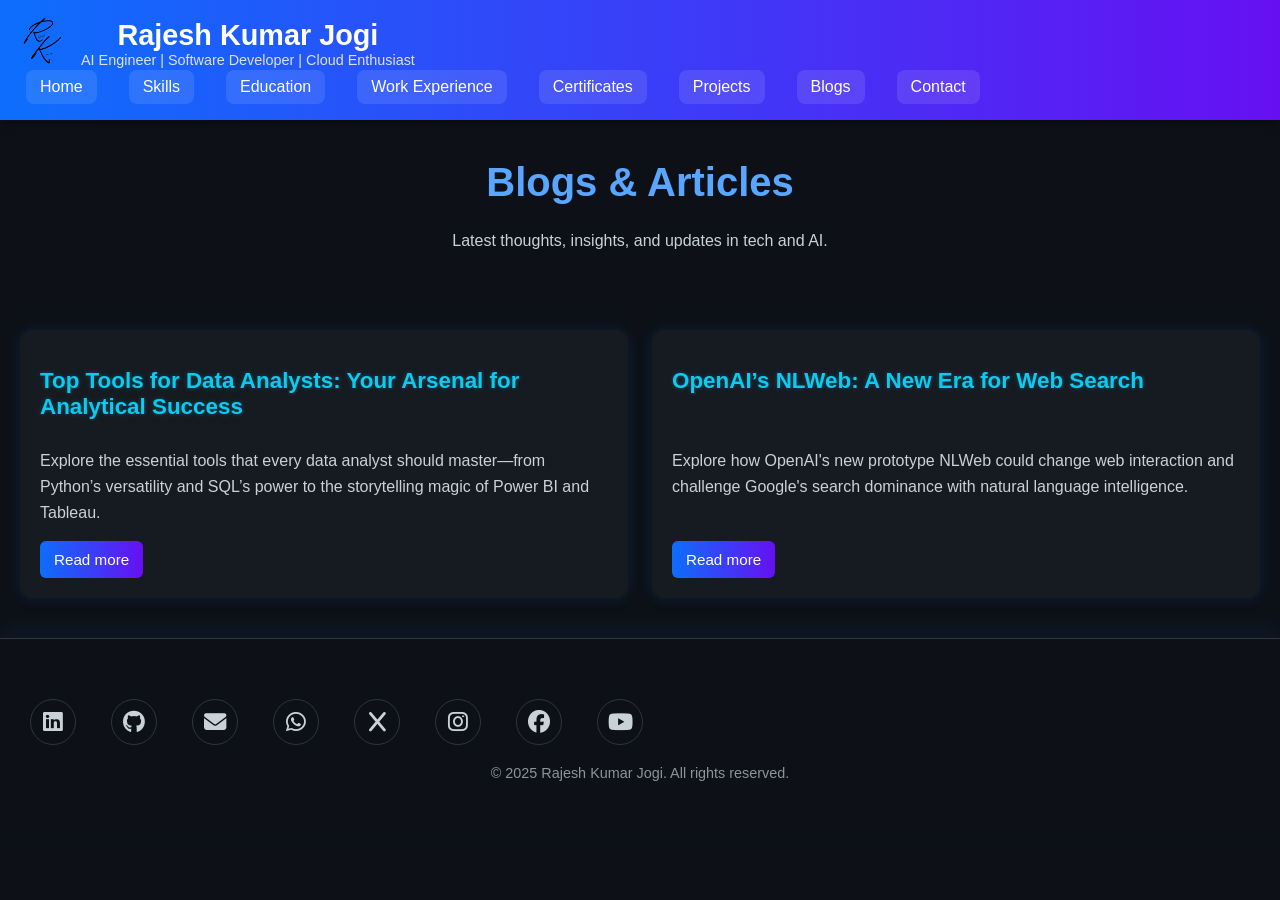
==== blogs.html @ 81ce81d2 "files added" ====
<!DOCTYPE html>
<html lang="en">
<head>
  <meta charset="UTF-8" />
  <meta name="viewport" content="width=device-width, initial-scale=1.0" />
  <title>Blogs & News - Rajesh Kumar Jogi</title>
  <link rel="stylesheet" href="https://cdnjs.cloudflare.com/ajax/libs/font-awesome/6.4.0/css/all.min.css" />
  <link rel="stylesheet" href="styles.css" />
<style>
    body {
      margin: 0;
      font-family: 'Segoe UI', sans-serif;
      background-color: #0d1117;
      color: #e6edf3;
    }
    .main-header {
      background: linear-gradient(90deg, #0d6efd, #6610f2);
      padding: 16px;
      display: flex;
      justify-content: space-between;
      align-items: center;
      flex-wrap: wrap;
      position: relative;
      box-shadow: 0 2px 10px rgba(0,0,0,0.5);
    }
    .logo-bar {
      display: flex;
      align-items: center;
      gap: 15px;
    }
    .logo-bar img {
      height: 50px;
      border-radius: 10px;
    }
    .menu-toggle {
      display: none;
      font-size: 1.8rem;
      background: none;
      color: white;
      border: none;
      cursor: pointer;
    }
    .main-nav {
      display: flex;
      gap: 12px;
      flex-wrap: wrap;
    }
    .main-nav a {
      color: white;
      text-decoration: none;
      padding: 8px 14px;
      border-radius: 8px;
      background: rgba(255,255,255,0.1);
      transition: all 0.3s ease;
    }
    .main-nav a:hover {
      background-color: #21262d;
      color: #0dcaf0;
    }
    @media (max-width: 768px) {
      .main-header {
        flex-direction: column;
        align-items: flex-start;
      }
      .logo-bar {
        width: 100%;
        display: flex;
        justify-content: space-between;
        align-items: center;
      }
      .menu-toggle {
        display: block;
        position: absolute;
        top: 16px;
        right: 16px;
      }
      .main-nav {
        display: none;
        flex-direction: column;
        width: 100%;
        background: #0d1117;
        padding: 12px;
        border-top: 1px solid #30363d;
        align-items: flex-end;
      }
      .main-nav.show {
        display: flex;
        animation: fadeIn 0.3s ease-in-out;
      }
    }
    @keyframes fadeIn {
      from { opacity: 0; transform: translateY(-10px); }
      to { opacity: 1; transform: translateY(0); }
    }
    h1 {
      text-align: center;
      margin-top: 40px;
      color: #58a6ff;
      font-size: 2.5rem;
    }
    .blog-section {
      display: grid;
      grid-template-columns: repeat(auto-fit, minmax(300px, 1fr));
      gap: 24px;
      padding: 40px 20px;
      max-width: 1300px;
      margin: auto;
    }
    .blog-card {
      background: #161b22;
      border-radius: 12px;
      padding: 20px;
      box-shadow: 0 0 15px rgba(13, 110, 253, 0.15);
      transition: transform 0.3s ease, box-shadow 0.3s ease;
    }
    .blog-card:hover {
      transform: translateY(-5px);
      box-shadow: 0 0 25px rgba(13, 202, 240, 0.25);
    }
    .blog-card h2 {
      color: #0dcaf0;
      font-size: 1.4rem;
      margin-bottom: 12px;
    }
    .blog-card p {
      color: #c9d1d9;
      font-size: 1rem;
      margin-bottom: 16px;
    }
    .blog-card a {
      text-decoration: none;
      color: white;
      background: linear-gradient(90deg, #0d6efd, #6610f2);
      padding: 10px 14px;
      border-radius: 6px;
      transition: background 0.3s;
      display: inline-block;
    }
    .blog-card a:hover {
      background: #0dcaf0;
      color: black;
    }
    .main-footer {
      background: #0d1117;
      text-align: center;
      padding: 40px 20px;
      border-top: 1px solid #30363d;
      color: #c9d1d9;
    }
    .social-icons a {
      color: #c9d1d9;
      margin: 0 10px;
      font-size: 1.4rem;
      transition: transform 0.3s, color 0.3s;
    }
    .social-icons a:hover {
      color: #0d6efd;
      transform: scale(1.2);
    }
</style>

  <script>
    function toggleMenu() {
      document.querySelector('.main-nav').classList.toggle('show');
    }
  </script>
</head>
<body>
  <header class="main-header">
    <div class="logo-bar">
      <a href="index.html"><img src="images/logo.png" alt="Rajesh Logo" /></a>
      <div>
        <h1>Rajesh Kumar Jogi</h1>
        <p>AI Engineer | Software Developer | Cloud Enthusiast</p>
      </div>
    </div>
    <button class="menu-toggle" onclick="toggleMenu()"><i class="fas fa-bars"></i></button>
    <nav class="main-nav">
      <a href="index.html">Home</a>
      <a href="skills.html">Skills</a>
      <a href="edu.html">Education</a>
      <a href="workexp.html">Work Experience</a>
      <a href="certificates_Achivements.html">Certificates</a>
      <a href="projects.html">Projects</a>
      <a href="blogs.html">Blogs</a>
      <a href="contact.html">Contact</a>
    </nav>
  </header>

  <h1 style="text-align: center; margin-top: 40px; color: #58a6ff;">Blogs & Articles</h1>
  <p style="text-align: center; color: #c9d1d9; margin-bottom: 40px;">Latest thoughts, insights, and updates in tech and AI.</p>

  <div class="blog-section">
    <div class="blog-card">
      <h2>Top Tools for Data Analysts: Your Arsenal for Analytical Success</h2>
      <p>Explore the essential tools that every data analyst should master—from Python’s versatility and SQL’s power to the storytelling magic of Power BI and Tableau.</p>
      <a href="article1.html">Read more</a>
    </div>

    <div class="blog-card">
      <h2>OpenAI’s NLWeb: A New Era for Web Search</h2>
      <p>Explore how OpenAI's new prototype NLWeb could change web interaction and challenge Google's search dominance with natural language intelligence.</p>
      <a href="article2.html">Read more</a>
    </div>
  </div>

  <footer class="main-footer">
    <div class="social-icons">
      <a href="https://linkedin.com/in/jogi-rajesh-kumar/" target="_blank"><i class="fab fa-linkedin"></i></a>
      <a href="https://github.com/rajesh-kumar-jogi" target="_blank"><i class="fab fa-github"></i></a>
      <a href="mailto:rajeshkumarjogi.2098@gmail.com"><i class="fas fa-envelope"></i></a>
      <a href="https://wa.me/447916601225" target="_blank"><i class="fab fa-whatsapp"></i></a>
      <a href="https://x.com/jogirajeshkumar" target="_blank"><i class="fab fa-x"></i></a>
      <a href="https://www.instagram.com/_rajesh_kumar__._/#" target="_blank"><i class="fab fa-instagram"></i></a>
      <a href="https://www.facebook.com/rk.2098/" target="_blank"><i class="fab fa-facebook"></i></a>
      <a href="https://youtube.com/@rajeshkumarjogi2098?si=6UxZjTuswn85-OMK" target="_blank"><i class="fab fa-youtube"></i></a>
    </div>
    <p>&copy; 2025 Rajesh Kumar Jogi. All rights reserved.</p>
  </footer>
</body>
</html>
---- styles.css ----
/* Global Styles */
@import url('https://fonts.googleapis.com/css2?family=Poppins:wght@300;400;600&display=swap');

/* === General === */
body {
  margin: 0;
  font-family: 'Segoe UI', sans-serif;
  background-color: #0d1117;
  color: #d1d5da;
}
a {
  text-decoration: none;
}

/* === Header === */
.main-header {
  background: linear-gradient(90deg, #0d6efd, #6610f2);
  padding: 16px 20px;
  display: flex;
  justify-content: space-between;
  align-items: center;
  flex-wrap: wrap;
  box-shadow: 0 4px 12px rgba(0, 0, 0, 0.5);
  position: sticky;
  top: 0;
  z-index: 1000;
}
.logo-bar {
  display: flex;
  align-items: center;
  gap: 15px;
}
.logo-bar img {
  height: 60px;
  border-radius: 12px;
  transition: transform 0.3s ease;
}
.logo-bar img:hover {
  transform: scale(1.1);
}
.logo-bar h1 {
  margin: 0;
  font-size: 1.8rem;
  color: #fff;
}
.logo-bar p {
  margin: 0;
  font-size: 0.9rem;
  color: #e0e0e0;
}

.main-nav a {
  color: #fff;
  margin: 0 10px;
  padding: 8px 14px;
  border-radius: 8px;
  background: rgba(255, 255, 255, 0.05);
  transition: all 0.3s ease-in-out;
}
.main-nav a:hover {
  background-color: #21262d;
  color: #0dcaf0;
  box-shadow: 0 0 10px #0dcaf0;
}

/* === Hero Section === */
.hero {
  display: flex;
  flex-wrap: wrap;
  justify-content: space-between;
  align-items: center;
  max-width: 1200px;
  margin: 60px auto;
  padding: 40px;
  background: linear-gradient(135deg, #161b22, #0d1117);
  border-radius: 20px;
  box-shadow: 0 0 25px rgba(13, 110, 253, 0.15);
}
.hero-text {
  flex: 1;
  padding-right: 20px;
}
.hero-text h1 {
  font-size: 2.6rem;
  color: #58a6ff;
  margin-bottom: 20px;
  text-shadow: 0 0 6px rgba(88, 166, 255, 0.4);
}
.hero-text p {
  font-size: 1.15rem;
  color: #dcdcdc;
  margin-bottom: 20px;
  line-height: 1.8;
}
.hero-img {
  width: 320px;
  height: 320px;
  border-radius: 50%;
  border: 5px solid #6610f2;
  object-fit: cover;
  box-shadow: 0 0 28px rgba(13, 110, 253, 0.6);
  transition: transform 0.4s ease-in-out;
}
.hero-img:hover {
  transform: scale(1.05);
}

/* === About Section === */
.about-section {
  max-width: 1000px;
  margin: 60px auto;
  padding: 20px;
  text-align: center;
}
.about-section h2 {
  color: #58a6ff;
  font-size: 2rem;
  margin-bottom: 20px;
}
.about-section p {
  color: #c9d1d9;
  font-size: 1.1rem;
  line-height: 1.7;
}

/* === Services Section === */
.services-section {
  max-width: 1100px;
  margin: 60px auto;
  padding: 20px;
  text-align: center;
}
.services-section h2 {
  color: #58a6ff;
  font-size: 2rem;
  margin-bottom: 30px;
}
.service-grid {
  display: grid;
  grid-template-columns: repeat(auto-fit, minmax(250px, 1fr));
  gap: 30px;
}
.service-card {
  background: #0d1117;
  border: 1px solid #30363d;
  padding: 20px;
  border-radius: 12px;
  box-shadow: 0 0 20px rgba(13, 110, 253, 0.1);
  transition: transform 0.3s ease;
}
.service-card:hover {
  transform: translateY(-6px);
  box-shadow: 0 0 30px rgba(88, 166, 255, 0.2);
}
.service-card i {
  font-size: 2.2rem;
  color: #0dcaf0;
  margin-bottom: 10px;
}
.service-card h3 {
  font-size: 1.3rem;
  color: #fff;
  margin-bottom: 10px;
}
.service-card p {
  color: #c9d1d9;
  font-size: 1rem;
  line-height: 1.6;
}

/* === Call to Action === */
.cta-section {
  text-align: center;
  background: linear-gradient(135deg, #0d1117, #161b22);
  padding: 60px 20px;
}
.cta-section h2 {
  font-size: 2rem;
  color: #58a6ff;
  margin-bottom: 20px;
}
.cta-section p {
  color: #dcdcdc;
  font-size: 1.1rem;
  margin-bottom: 30px;
}
.cta-button {
  padding: 12px 30px;
  font-size: 1rem;
  color: #fff;
  background: #0dcaf0;
  border: none;
  border-radius: 8px;
  transition: background 0.3s ease;
}
.cta-button:hover {
  background: #58a6ff;
  color: #fff;
  box-shadow: 0 0 10px rgba(13, 202, 240, 0.4);
}

/* === Footer (Already Styled Elsewhere, Extend if Needed) === */


/* Footer
.main-footer {
  background-color: #161b22;
  padding: 30px 0;
  text-align: center;
  color: #8b949e;
  border-top: 1px solid #30363d;
}
.main-footer a {
  color: #0dcaf0;
  text-decoration: underline;
  transition: color 0.3s ease;
}
.main-footer a:hover {
  color: #58a6ff;
}
.social-icons a {
  color: #c9d1d9;
  margin: 0 12px;
  font-size: 1.7rem;
  transition: transform 0.3s, color 0.3s;
}
.social-icons a:hover {
  color: #0d6efd;
  transform: scale(1.2);
} */

/* Glowing Glassmorphism Footer */
.main-footer {
  background: rgba(13, 17, 23, 0.85);
  backdrop-filter: blur(12px);
  -webkit-backdrop-filter: blur(12px);
  border-top: 2px solid rgba(88, 166, 255, 0.1);
  box-shadow: 0 -10px 25px rgba(0, 123, 255, 0.08);
  padding: 60px 25px 30px;
  position: relative;
  z-index: 10;
  color: #c9d1d9;
  font-family: 'Segoe UI', sans-serif;
  overflow: hidden;
}

/* Glowing Line Accent */
/* .main-footer::before { */
  /* content: ''; */
  /* display: block; */
  /* width: 1200px; */
  /* height: 4px; */
  /* background: linear-gradient(90deg, #0dcaf0, #6610f2); */
  /* margin: 0 auto 35px; */
  /* border-radius: 8px; */
  /* box-shadow: 0 0 12px rgba(88, 166, 255, 0.4); */
/* } */

/* Footer Grid */
.footer-grid {
  display: grid;
  grid-template-columns: repeat(auto-fit, minmax(220px, 1fr));
  gap: 40px;
  max-width: 1200px;
  margin: 0 auto 30px;
  text-align: left;
}

/* Column Headings */
.footer-column h3 {
  color: #58a6ff;
  text-transform: uppercase;
  font-size: 1rem;
  letter-spacing: 1px;
  margin-bottom: 15px;
  position: relative;
}

.footer-column h3::after {
  content: '';
  display: block;
  width: 40px;
  height: 2px;
  background: #0dcaf0;
  margin-top: 6px;
  border-radius: 3px;
}

/* Column Text */
.footer-column p,
.footer-column ul li {
  color: #c9d1d9;
  font-size: 0.95rem;
  margin-bottom: 10px;
  line-height: 1.6;
}

.footer-column ul {
  padding: 0;
  margin: 0;
  list-style: none;
}

.footer-column ul li a {
  color: #58a6ff;
  text-decoration: none;
  transition: 0.3s;
}

.footer-column ul li a:hover {
  color: #0dcaf0;
  text-shadow: 0 0 6px rgba(13, 202, 240, 0.4);
}

/* Social Icons Neon Glow */
.social-icons {
  display: flex;
  flex-wrap: wrap;
  gap: 16px;
  margin-top: 20px;
  justify-content: flex-start;
}

.social-icons a {
  width: 46px;
  height: 46px;
  font-size: 1.3rem;
  border-radius: 50%;
  display: flex;
  align-items: center;
  justify-content: center;
  color: #c9d1d9;
  background: linear-gradient(135deg, #0d1117, #161b22);
  border: 1px solid #30363d;
  transition: all 0.4s ease;
  box-shadow: inset 0 0 0 rgba(0, 0, 0, 0);
  position: relative;
}

.social-icons a:hover {
  background: #0d6efd;
  color: white;
  transform: scale(1.2);
  box-shadow: 0 0 15px rgba(88, 166, 255, 0.5);
}

/* Footer Bottom Text */
.main-footer p {
  text-align: center;
  font-size: 0.9rem;
  color: #8b949e;
  margin-top: 20px;
}

/* Responsive Centering */
@media (max-width: 768px) {
  .footer-grid {
    text-align: center;
  }

  .social-icons {
    justify-content: center;
  }
}



/* Utility */
a {
  transition: all 0.3s ease;
}

@media (max-width: 768px) {
  .hero {
    flex-direction: column;
    text-align: center;
  }
  .hero-text {
    padding-right: 0;
    margin-bottom: 30px;
  }
  .hero-img {
    width: 240px;
    height: 240px;
  }
}

/* Advanced Skill Section Styling
.skills-section {
  max-width: 1200px;
  margin: 60px auto;
  padding: 0 20px;
}

.skill-group {
  background: #161b22;
  margin-bottom: 50px;
  padding: 30px;
  border-radius: 16px;
  box-shadow: 0 0 15px rgba(13, 110, 253, 0.15);
  transition: transform 0.3s ease;
}
.skill-group:hover {
  transform: translateY(-5px);
}

.skill-title {
  font-size: 1.8rem;
  margin-bottom: 25px;
  color: #58a6ff;
  border-left: 6px solid #0d6efd;
  padding-left: 16px;
  text-shadow: 0 0 4px rgba(13, 110, 253, 0.4);
}

.skill-grid {
  display: grid;
  grid-template-columns: repeat(auto-fit, minmax(160px, 1fr));
  gap: 20px;
}

.skill-card {
  background: #21262d;
  border-radius: 12px;
  padding: 20px 10px;
  text-align: center;
  box-shadow: 0 0 10px rgba(255, 255, 255, 0.05);
  transition: all 0.3s ease-in-out;
  backdrop-filter: blur(6px);
  position: relative;
  overflow: hidden;
}

.skill-card::before {
  content: '';
  position: absolute;
  top: 0;
  left: -75%;
  width: 50%;
  height: 100%;
  background: linear-gradient(120deg, transparent, rgba(88, 166, 255, 0.3), transparent);
  transform: skewX(-20deg);
  transition: 0.75s;
}

.skill-card:hover::before {
  left: 150%;
}

.skill-card:hover {
  transform: translateY(-6px);
  box-shadow: 0 0 20px rgba(88, 166, 255, 0.4);
}

.skill-card i {
  font-size: 2.2rem;
  color: #0dcaf0;
  margin-bottom: 10px;
}

.skill-card p {
  margin: 0;
  font-size: 1rem;
  font-weight: 500;
  color: #e6edf3;
  letter-spacing: 0.5px;
}

@media (max-width: 600px) {
  .skill-title {
    font-size: 1.4rem;
  }
  .skill-card p {
    font-size: 0.95rem;
  }
}

.skill-card img {
  width: 32px;
  height: 32px;
  object-fit: contain;
  margin-bottom: 6px;
  transition: transform 0.3s ease;
}
.skill-card img:hover {
  transform: scale(1.1);
} */


/* === ADVANCED SKILL SECTION STYLING === */
.skills-section {
  max-width: 1200px;
  margin: 60px auto;
  padding: 0 20px;
}

.skill-group {
  background: #161b22;
  margin-bottom: 50px;
  padding: 30px;
  border-radius: 16px;
  box-shadow: 0 0 15px rgba(13, 110, 253, 0.15);
  transition: transform 0.3s ease;
}
.skill-group:hover {
  transform: translateY(-5px);
}

.skill-title {
  font-size: 1.8rem;
  margin-bottom: 25px;
  color: #58a6ff;
  border-left: 6px solid #0d6efd;
  padding-left: 16px;
  text-shadow: 0 0 4px rgba(13, 110, 253, 0.4);
}

.skill-grid {
  display: grid;
  grid-template-columns: repeat(auto-fit, minmax(160px, 1fr));
  gap: 20px;
}

.skill-card {
  background: #21262d;
  border-radius: 12px;
  padding: 20px 10px;
  text-align: center;
  box-shadow: 0 0 10px rgba(255, 255, 255, 0.05);
  transition: all 0.3s ease-in-out;
  backdrop-filter: blur(6px);
  position: relative;
  overflow: hidden;
}

.skill-card::before {
  content: '';
  position: absolute;
  top: 0;
  left: -75%;
  width: 50%;
  height: 100%;
  background: linear-gradient(120deg, transparent, rgba(88, 166, 255, 0.3), transparent);
  transform: skewX(-20deg);
  transition: 0.75s;
}
.skill-card:hover::before {
  left: 150%;
}
.skill-card:hover {
  transform: translateY(-6px);
  box-shadow: 0 0 20px rgba(88, 166, 255, 0.4);
}

.skill-card i {
  font-size: 2.2rem;
  color: #0dcaf0;
  margin-bottom: 10px;
  transition: transform 0.3s ease;
}
.skill-card i:hover {
  transform: scale(1.1);
}

.skill-card img {
  width: 40px;
  height: 40px;
  object-fit: contain;
  display: block;
  margin: 0 auto 10px;
  transition: transform 0.3s ease;
}
.skill-card img:hover {
  transform: scale(1.1);
}

.skill-card p {
  margin: 0;
  font-size: 1rem;
  font-weight: 500;
  color: #e6edf3;
  letter-spacing: 0.5px;
}

@media (max-width: 768px) {
  .skill-title {
    font-size: 1.5rem;
  }
  .skill-card p {
    font-size: 0.95rem;
  }
  .skill-card {
    padding: 16px 8px;
  }
}


/* Advanced Education Section Styling */
.education-section {
  max-width: 1000px;
  margin: 60px auto;
  padding: 0 20px;
  display: flex;
  flex-direction: column;
  gap: 40px;
}

.edu-card {
  background: linear-gradient(135deg, #161b22, #0d1117);
  padding: 30px;
  border-radius: 18px;
  box-shadow: 0 0 18px rgba(13, 110, 253, 0.15);
  transition: transform 0.3s ease, box-shadow 0.3s ease;
  position: relative;
}

.edu-card:hover {
  transform: translateY(-5px);
  box-shadow: 0 0 28px rgba(88, 166, 255, 0.4);
}

.edu-card h2 {
  margin-top: 0;
  font-size: 1.6rem;
  color: #0dcaf0;
  text-shadow: 0 0 4px rgba(13, 202, 240, 0.4);
}

.edu-card h3 {
  font-size: 1.2rem;
  color: #58a6ff;
  margin-bottom: 15px;
  display: flex;
  justify-content: space-between;
  flex-wrap: wrap;
  border-bottom: 1px dashed #30363d;
  padding-bottom: 10px;
}

.edu-card p {
  font-size: 1.05rem;
  color: #d1d5da;
  margin-bottom: 12px;
  line-height: 1.8;
}

.edu-card strong {
  color: #c9d1d9;
  font-weight: 600;
}

@media (max-width: 600px) {
  .edu-card h2 {
    font-size: 1.4rem;
  }
  .edu-card h3 {
    font-size: 1.1rem;
  }
  .edu-card p {
    font-size: 1rem;
  }
}




/* Advanced Certificates Styling */
.certificates-grid {
  display: grid;
  grid-template-columns: repeat(auto-fit, minmax(260px, 1fr));
  gap: 30px;
  max-width: 1200px;
  margin: 60px auto;
  padding: 0 20px;
}

.cert-img-wrapper {
  position: relative;
  background: linear-gradient(135deg, #161b22, #0d1117);
  border-radius: 16px;
  overflow: hidden;
  box-shadow: 0 0 15px rgba(88, 166, 255, 0.2);
  transition: transform 0.3s ease, box-shadow 0.3s ease;
}
.cert-img-wrapper:hover {
  transform: translateY(-5px);
  box-shadow: 0 0 25px rgba(88, 166, 255, 0.4);
}

.cert-img {
  width: 100%;
  display: block;
  border-bottom: 1px solid #30363d;
}

.view-btn {
  position: absolute;
  top: 12px;
  right: 12px;
  background: #0d6efd;
  color: white;
  padding: 10px;
  border-radius: 50%;
  font-size: 14px;
  text-decoration: none;
  transition: background 0.3s ease, transform 0.3s ease;
}
.view-btn:hover {
  background: #084298;
  transform: scale(1.1);
}

.cert-footer {
  padding: 16px;
  text-align: center;
  font-weight: 500;
  font-size: 1rem;
  color: #c9d1d9;
  background: #21262d;
  border-top: 1px solid #30363d;
}

@media (max-width: 600px) {
  .cert-footer {
    font-size: 0.95rem;
  }
}


/* Advanced Projects Section Styling */
.projects-grid {
  max-width: 1100px;
  margin: 60px auto;
  padding: 0 20px;
  display: grid;
  grid-template-columns: repeat(auto-fit, minmax(300px, 1fr));
  gap: 30px;
}

.project-card {
  background: linear-gradient(135deg, #161b22, #0d1117);
  padding: 24px;
  border-radius: 16px;
  box-shadow: 0 0 18px rgba(13, 110, 253, 0.15);
  transition: transform 0.3s ease, box-shadow 0.3s ease;
  position: relative;
}

.project-card:hover {
  transform: translateY(-6px);
  box-shadow: 0 0 26px rgba(88, 166, 255, 0.3);
}

.project-card h2 {
  font-size: 1.4rem;
  color: #0dcaf0;
  margin-bottom: 10px;
  text-shadow: 0 0 4px rgba(13, 202, 240, 0.3);
}

.project-card p {
  font-size: 1rem;
  color: #d1d5da;
  margin-bottom: 15px;
  line-height: 1.6;
}

.project-card a {
  display: inline-block;
  padding: 10px 16px;
  color: #fff;
  background-color: #0d6efd;
  text-decoration: none;
  border-radius: 8px;
  transition: background 0.3s ease;
  font-weight: 500;
  font-size: 0.95rem;
}

.project-card a:hover {
  background-color: #084298;
  box-shadow: 0 0 10px rgba(13, 110, 253, 0.4);
}

@media (max-width: 600px) {
  .project-card h2 {
    font-size: 1.2rem;
  }
  .project-card p {
    font-size: 0.95rem;
  }
}


.blog-section {
  max-width: 1100px;
  margin: 0 auto 60px;
  padding: 0 20px;
  display: grid;
  grid-template-columns: repeat(auto-fit, minmax(300px, 1fr));
  gap: 30px;
}

.blog-card {
  background: linear-gradient(135deg, #161b22, #0d1117);
  border-radius: 16px;
  padding: 24px;
  box-shadow: 0 0 15px rgba(13, 110, 253, 0.15);
  transition: transform 0.3s ease, box-shadow 0.3s ease;
  display: flex;
  flex-direction: column;
  justify-content: space-between;
}

.blog-card:hover {
  transform: translateY(-6px);
  box-shadow: 0 0 24px rgba(88, 166, 255, 0.3);
}

.blog-card h2 {
  font-size: 1.3rem;
  color: #0dcaf0;
  margin-bottom: 10px;
  text-shadow: 0 0 4px rgba(13, 202, 240, 0.3);
}

.blog-card p {
  font-size: 1rem;
  color: #d1d5da;
  line-height: 1.6;
  margin-bottom: 15px;
}

.blog-card a {
  align-self: flex-start;
  padding: 10px 16px;
  color: #fff;
  background-color: #0d6efd;
  text-decoration: none;
  border-radius: 8px;
  transition: background 0.3s ease;
  font-weight: 500;
  font-size: 0.95rem;
}

.blog-card a:hover {
  background-color: #084298;
  box-shadow: 0 0 10px rgba(13, 110, 253, 0.4);
}

/* Advanced Contact Page */
.contact-container {
  max-width: 1000px;
  margin: 60px auto;
  padding: 40px;
  display: flex;
  flex-wrap: wrap;
  justify-content: space-between;
  background: rgba(22, 27, 34, 0.7);
  backdrop-filter: blur(10px);
  border-radius: 20px;
  box-shadow: 0 0 25px rgba(88, 166, 255, 0.15);
  gap: 40px;
}

/* Contact Form Styles */
.contact-form {
  flex: 1;
  min-width: 300px;
}

.contact-form form {
  display: flex;
  flex-direction: column;
  gap: 20px;
}

.contact-form input,
.contact-form textarea {
  background: transparent;
  border: 1px solid #30363d;
  padding: 14px 18px;
  font-size: 1rem;
  color: #c9d1d9;
  border-radius: 10px;
  transition: 0.3s;
}

.contact-form input:focus,
.contact-form textarea:focus {
  outline: none;
  border-color: #58a6ff;
  box-shadow: 0 0 8px rgba(88, 166, 255, 0.4);
}

.contact-form button {
  background: linear-gradient(135deg, #0d6efd, #6610f2);
  border: none;
  color: white;
  padding: 14px;
  font-size: 1rem;
  font-weight: bold;
  border-radius: 10px;
  cursor: pointer;
  transition: 0.3s;
}

.contact-form button:hover {
  background: linear-gradient(135deg, #6610f2, #0d6efd);
  box-shadow: 0 0 12px rgba(13, 110, 253, 0.6);
}

/* Info Side */
.contact-info {
  flex: 1;
  min-width: 280px;
  color: #d1d5da;
}

.contact-info h2 {
  color: #0dcaf0;
  margin-bottom: 10px;
}

.contact-info p {
  margin-bottom: 10px;
  font-size: 1.05rem;
}

.contact-info a {
  color: #58a6ff;
  text-decoration: none;
}

.contact-info a:hover {
  color: #0dcaf0;
}

/* Social Icons Grid */
.social-icons {
  display: flex;
  flex-wrap: wrap;
  gap: 15px;
  margin-top: 20px;
}

.social-icons a {
  display: flex;
  justify-content: center;
  align-items: center;
  background: #0d1117;
  border: 1px solid #30363d;
  width: 44px;
  height: 44px;
  border-radius: 50%;
  font-size: 1.2rem;
  color: #c9d1d9;
  transition: all 0.3s ease;
}

.social-icons a:hover {
  background: #0d6efd;
  color: white;
  transform: scale(1.15);
}

/* Map Styling */
.map-container {
  margin-top: 40px;
  border-radius: 12px;
  overflow: hidden;
  box-shadow: 0 6px 16px rgba(0, 0, 0, 0.3);
}

.map-container iframe {
  width: 100%;
  height: 350px;
  border: none;
}

@media (max-width: 768px) {
  .contact-container {
    flex-direction: column;
    gap: 30px;
  }
}
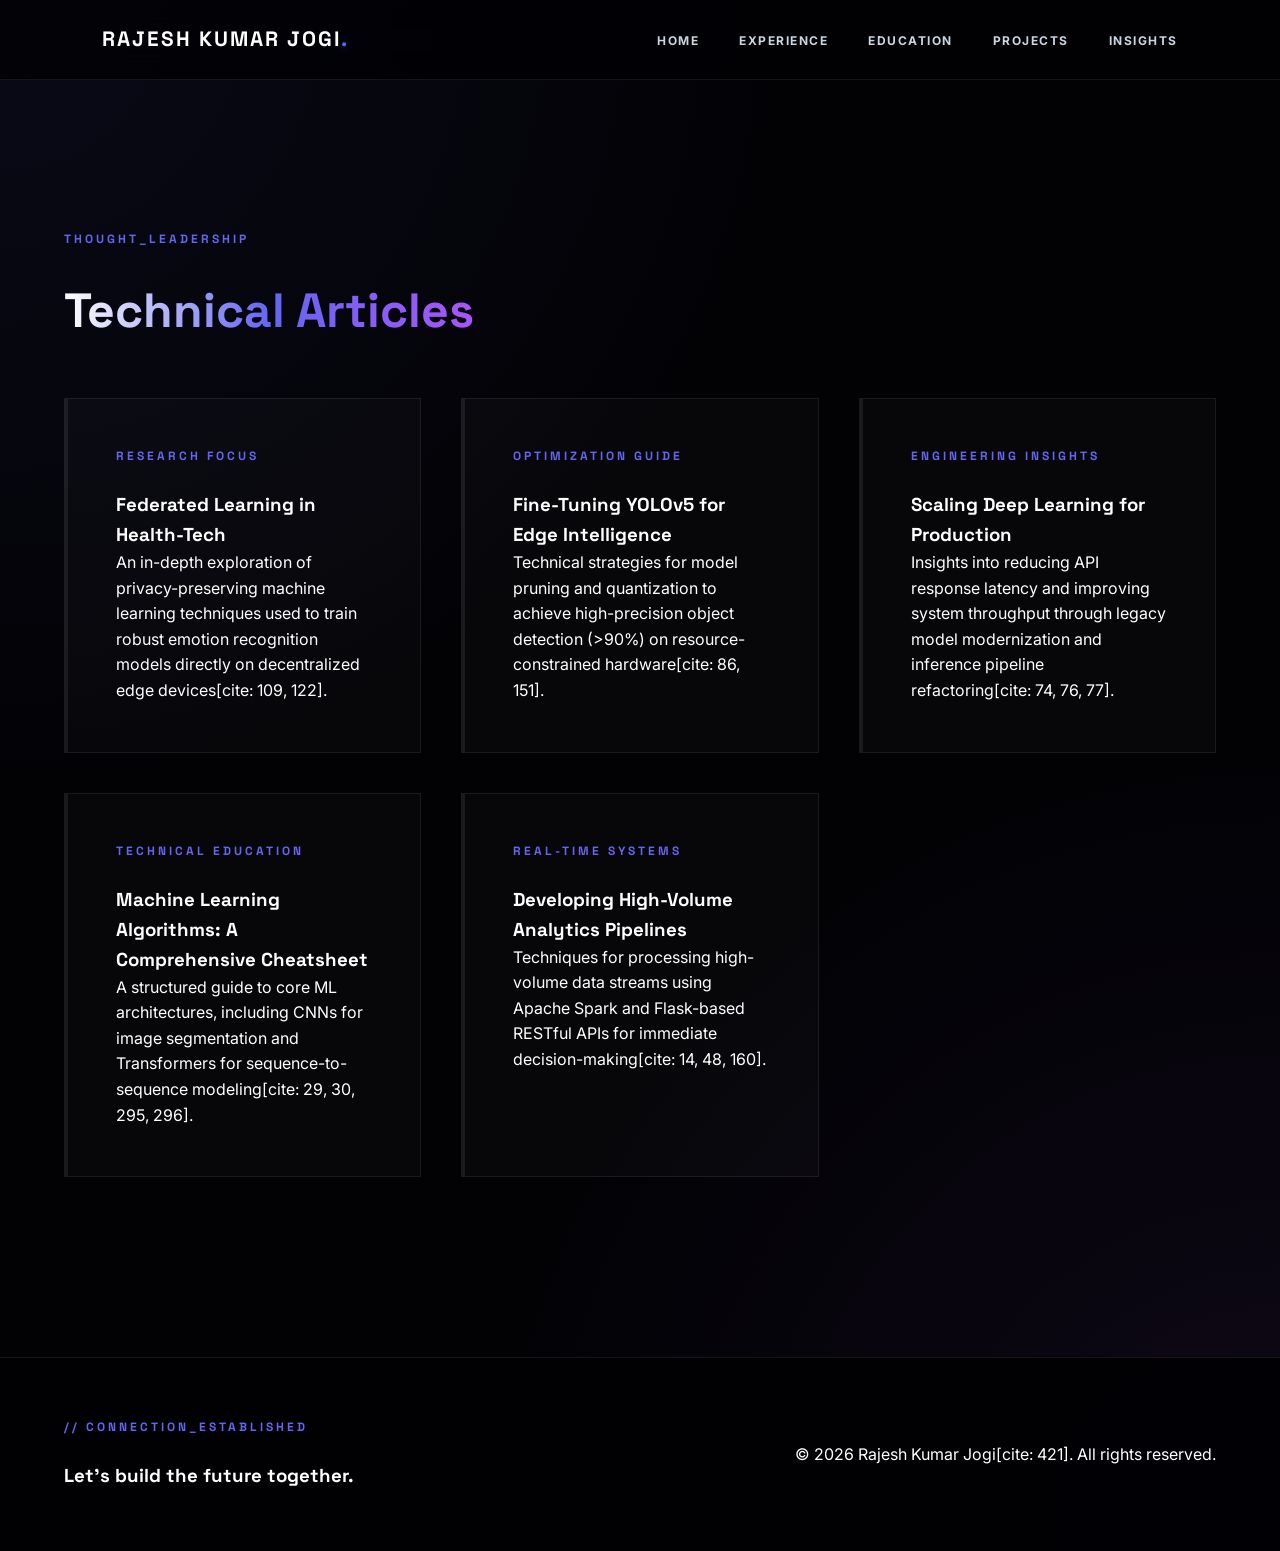
==== commit 7e45bb78: "updated" ====
--- a/blogs.html
+++ b/blogs.html
@@ -1,221 +1,89 @@
 <!DOCTYPE html>
 <html lang="en">
 <head>
-  <meta charset="UTF-8" />
-  <meta name="viewport" content="width=device-width, initial-scale=1.0" />
-  <title>Blogs & News - Rajesh Kumar Jogi</title>
-  <link rel="stylesheet" href="https://cdnjs.cloudflare.com/ajax/libs/font-awesome/6.4.0/css/all.min.css" />
-  <link rel="stylesheet" href="styles.css" />
-<style>
-    body {
-      margin: 0;
-      font-family: 'Segoe UI', sans-serif;
-      background-color: #0d1117;
-      color: #e6edf3;
-    }
-    .main-header {
-      background: linear-gradient(90deg, #0d6efd, #6610f2);
-      padding: 16px;
-      display: flex;
-      justify-content: space-between;
-      align-items: center;
-      flex-wrap: wrap;
-      position: relative;
-      box-shadow: 0 2px 10px rgba(0,0,0,0.5);
-    }
-    .logo-bar {
-      display: flex;
-      align-items: center;
-      gap: 15px;
-    }
-    .logo-bar img {
-      height: 50px;
-      border-radius: 10px;
-    }
-    .menu-toggle {
-      display: none;
-      font-size: 1.8rem;
-      background: none;
-      color: white;
-      border: none;
-      cursor: pointer;
-    }
-    .main-nav {
-      display: flex;
-      gap: 12px;
-      flex-wrap: wrap;
-    }
-    .main-nav a {
-      color: white;
-      text-decoration: none;
-      padding: 8px 14px;
-      border-radius: 8px;
-      background: rgba(255,255,255,0.1);
-      transition: all 0.3s ease;
-    }
-    .main-nav a:hover {
-      background-color: #21262d;
-      color: #0dcaf0;
-    }
-    @media (max-width: 768px) {
-      .main-header {
-        flex-direction: column;
-        align-items: flex-start;
-      }
-      .logo-bar {
-        width: 100%;
-        display: flex;
-        justify-content: space-between;
-        align-items: center;
-      }
-      .menu-toggle {
-        display: block;
-        position: absolute;
-        top: 16px;
-        right: 16px;
-      }
-      .main-nav {
-        display: none;
-        flex-direction: column;
-        width: 100%;
-        background: #0d1117;
-        padding: 12px;
-        border-top: 1px solid #30363d;
-        align-items: flex-end;
-      }
-      .main-nav.show {
-        display: flex;
-        animation: fadeIn 0.3s ease-in-out;
-      }
-    }
-    @keyframes fadeIn {
-      from { opacity: 0; transform: translateY(-10px); }
-      to { opacity: 1; transform: translateY(0); }
-    }
-    h1 {
-      text-align: center;
-      margin-top: 40px;
-      color: #58a6ff;
-      font-size: 2.5rem;
-    }
-    .blog-section {
-      display: grid;
-      grid-template-columns: repeat(auto-fit, minmax(300px, 1fr));
-      gap: 24px;
-      padding: 40px 20px;
-      max-width: 1300px;
-      margin: auto;
-    }
-    .blog-card {
-      background: #161b22;
-      border-radius: 12px;
-      padding: 20px;
-      box-shadow: 0 0 15px rgba(13, 110, 253, 0.15);
-      transition: transform 0.3s ease, box-shadow 0.3s ease;
-    }
-    .blog-card:hover {
-      transform: translateY(-5px);
-      box-shadow: 0 0 25px rgba(13, 202, 240, 0.25);
-    }
-    .blog-card h2 {
-      color: #0dcaf0;
-      font-size: 1.4rem;
-      margin-bottom: 12px;
-    }
-    .blog-card p {
-      color: #c9d1d9;
-      font-size: 1rem;
-      margin-bottom: 16px;
-    }
-    .blog-card a {
-      text-decoration: none;
-      color: white;
-      background: linear-gradient(90deg, #0d6efd, #6610f2);
-      padding: 10px 14px;
-      border-radius: 6px;
-      transition: background 0.3s;
-      display: inline-block;
-    }
-    .blog-card a:hover {
-      background: #0dcaf0;
-      color: black;
-    }
-    .main-footer {
-      background: #0d1117;
-      text-align: center;
-      padding: 40px 20px;
-      border-top: 1px solid #30363d;
-      color: #c9d1d9;
-    }
-    .social-icons a {
-      color: #c9d1d9;
-      margin: 0 10px;
-      font-size: 1.4rem;
-      transition: transform 0.3s, color 0.3s;
-    }
-    .social-icons a:hover {
-      color: #0d6efd;
-      transform: scale(1.2);
-    }
-</style>
-
-  <script>
-    function toggleMenu() {
-      document.querySelector('.main-nav').classList.toggle('show');
-    }
-  </script>
+    <meta charset="UTF-8">
+    <link rel="stylesheet" href="style.css">
+    <link href="https://fonts.googleapis.com/css2?family=Inter:wght@400;700&family=Space+Grotesk:wght@500;700&display=swap" rel="stylesheet">
 </head>
 <body>
-  <header class="main-header">
-    <div class="logo-bar">
-      <a href="index.html"><img src="images/logo.png" alt="Rajesh Logo" /></a>
-      <div>
-        <h1>Rajesh Kumar Jogi</h1>
-        <p>AI Engineer | Software Developer | Cloud Enthusiast</p>
-      </div>
-    </div>
-    <button class="menu-toggle" onclick="toggleMenu()"><i class="fas fa-bars"></i></button>
-    <nav class="main-nav">
-      <a href="index.html">Home</a>
-      <a href="skills.html">Skills</a>
-      <a href="edu.html">Education</a>
-      <a href="workexp.html">Work Experience</a>
-      <a href="certificates_Achivements.html">Certificates</a>
-      <a href="projects.html">Projects</a>
-      <a href="blogs.html">Blogs</a>
-      <a href="contact.html">Contact</a>
+    <nav class="navbar">
+        <a href="index.html" class="logo" style="text-decoration: none; color: inherit;">
+            RAJESH KUMAR JOGI<span class="logo-dot">.</span>
+        </a>
+        <ul class="nav-links">
+            <li><a href="index.html">Home</a></li>
+            <li><a href="experience.html">Experience</a></li>
+            <li><a href="study.html">Education</a></li>
+            <li><a href="projects.html">Projects</a></li>
+            <li><a href="blogs.html">Insights</a></li>
+        </ul>
     </nav>
-  </header>
 
-  <h1 style="text-align: center; margin-top: 40px; color: #58a6ff;">Blogs & Articles</h1>
-  <p style="text-align: center; color: #c9d1d9; margin-bottom: 40px;">Latest thoughts, insights, and updates in tech and AI.</p>
+    <section class="container" style="padding-top: 150px;">
+        <span class="tech-tag">THOUGHT_LEADERSHIP</span>
+        <h2 class="gradient-text" style="font-size: 3rem; margin-bottom: 3rem;">Technical Articles</h2>
+        
+        <div class="content-grid">
+            <a href="https://linkedin.com/in/jogi-rajesh-kumar/" target="_blank" class="blog-card">
+                <span class="tech-tag">RESEARCH FOCUS</span>
+                <h3>Federated Learning in Health-Tech</h3>
+                <p>An in-depth exploration of privacy-preserving machine learning techniques used to train robust emotion recognition models directly on decentralized edge devices[cite: 109, 122].</p>
+            </a>
 
-  <div class="blog-section">
-    <div class="blog-card">
-      <h2>Top Tools for Data Analysts: Your Arsenal for Analytical Success</h2>
-      <p>Explore the essential tools that every data analyst should master—from Python’s versatility and SQL’s power to the storytelling magic of Power BI and Tableau.</p>
-      <a href="article1.html">Read more</a>
-    </div>
+            <a href="https://linkedin.com/in/jogi-rajesh-kumar/" target="_blank" class="blog-card">
+                <span class="tech-tag">OPTIMIZATION GUIDE</span>
+                <h3>Fine-Tuning YOLOv5 for Edge Intelligence</h3>
+                <p>Technical strategies for model pruning and quantization to achieve high-precision object detection (>90%) on resource-constrained hardware[cite: 86, 151].</p>
+            </a>
 
-    <div class="blog-card">
-      <h2>OpenAI’s NLWeb: A New Era for Web Search</h2>
-      <p>Explore how OpenAI's new prototype NLWeb could change web interaction and challenge Google's search dominance with natural language intelligence.</p>
-      <a href="article2.html">Read more</a>
-    </div>
-  </div>
+            <a href="https://linkedin.com/in/jogi-rajesh-kumar/" target="_blank" class="blog-card">
+                <span class="tech-tag">ENGINEERING INSIGHTS</span>
+                <h3>Scaling Deep Learning for Production</h3>
+                <p>Insights into reducing API response latency and improving system throughput through legacy model modernization and inference pipeline refactoring[cite: 74, 76, 77].</p>
+            </a>
 
-  <footer class="main-footer">
-    <div class="social-icons">
-      <a href="https://linkedin.com/in/jogi-rajesh-kumar/" target="_blank"><i class="fab fa-linkedin"></i></a>
-      <a href="https://github.com/rajesh-kumar-jogi" target="_blank"><i class="fab fa-github"></i></a>
-      <a href="mailto:rajeshkumarjogi.2098@gmail.com"><i class="fas fa-envelope"></i></a>
-      <a href="https://wa.me/447916601225" target="_blank"><i class="fab fa-whatsapp"></i></a>
-      <a href="https://x.com/jogirajeshkumar" target="_blank"><i class="fab fa-x"></i></a>
-      <a href="https://www.instagram.com/_rajesh_kumar__._/#" target="_blank"><i class="fab fa-instagram"></i></a>
-      <a href="https://www.facebook.com/rk.2098/" target="_blank"><i class="fab fa-facebook"></i></a>
-      <a href="https://youtube.com/@rajeshkumarjogi2098?si=6UxZjTuswn85-OMK" target="_blank"><i class="fab fa-youtube"></i></a>
-    </div>
-    <p>&copy; 2025 Rajesh Kumar Jogi. All rights reserved.</p>
-  </footer>
+            <a href="https://jogirajeshkumar.blogspot.com/" target="_blank" class="blog-card">
+                <span class="tech-tag">TECHNICAL EDUCATION</span>
+                <h3>Machine Learning Algorithms: A Comprehensive Cheatsheet</h3>
+                <p>A structured guide to core ML architectures, including CNNs for image segmentation and Transformers for sequence-to-sequence modeling[cite: 29, 30, 295, 296].</p>
+            </a>
+
+            <a href="https://jogirajeshkumar.blogspot.com/" target="_blank" class="blog-card">
+                <span class="tech-tag">REAL-TIME SYSTEMS</span>
+                <h3>Developing High-Volume Analytics Pipelines</h3>
+                <p>Techniques for processing high-volume data streams using Apache Spark and Flask-based RESTful APIs for immediate decision-making[cite: 14, 48, 160].</p>
+            </a>
+        </div>
+    </section>
+
+
+    <footer class="footer">
+        <div class="container footer-content">
+            <div class="footer-left">
+                <p class="tech-tag">// CONNECTION_ESTABLISHED</p>
+                <h3>Let's build the future together.</h3>
+            </div>
+            <div class="footer-right">
+                <div class="footer-links">
+                    <a href="https://linkedin.com/in/jogi-rajesh-kumar/" target="_blank"><i class="fab fa-linkedin"></i></a>
+                    <a href="https://github.com/jogi-rajeshkumar" target="_blank"><i class="fab fa-github"></i></a>
+                    <a href="mailto:rajeshkumarjogi.2098@gmail.com"><i class="fas fa-envelope"></i></a>
+                </div>
+                <p>© 2026 Rajesh Kumar Jogi[cite: 421]. All rights reserved.</p>
+            </div>
+        </div>
+    </footer>
+
+    <script>
+        document.querySelectorAll('.blog-card').forEach(card => {
+            card.addEventListener('mousemove', (e) => {
+                const rect = card.getBoundingClientRect();
+                const x = e.clientX - rect.left;
+                const y = e.clientY - rect.top;
+                card.style.setProperty('--x', `${x}px`);
+                card.style.setProperty('--y', `${y}px`);
+            });
+        });
+    </script>
 </body>
-</html>
+</html>
--- a/style.css
+++ b/style.css
@@ -0,0 +1,420 @@
+/* --- Global Variables & Theme Architecture --- */
+:root {
+    --bg-deep: #020205;
+    --bg-card: rgba(255, 255, 255, 0.02);
+    --accent: #6366f1; /* Electric Indigo */
+    --accent-glow: rgba(99, 102, 241, 0.4);
+    --text-primary: #ffffff;
+    --text-secondary: #cbd5e1;
+    --border-color: rgba(255, 255, 255, 0.08);
+    --glass: blur(16px);
+    --transition: all 0.5s cubic-bezier(0.16, 1, 0.3, 1);
+    --btn-clip: polygon(10% 0%, 100% 0%, 100% 70%, 90% 100%, 0% 100%, 0% 30%);
+    --nav-height: 80px;
+}
+
+/* --- Base Reset & Global Styles --- */
+* {
+    margin: 0;
+    padding: 0;
+    box-sizing: border-box;
+    cursor: default; /* Set default cursor for non-interactive elements */
+}
+
+html {
+    scroll-behavior: smooth;
+    font-size: 16px;
+}
+
+body {
+    background-color: var(--bg-deep);
+    color: var(--text-primary);
+    font-family: 'Inter', sans-serif;
+    line-height: 1.6;
+    overflow-x: hidden;
+    padding-top: var(--nav-height); 
+    background-image: 
+        radial-gradient(circle at 0% 0%, rgba(99, 102, 241, 0.08) 0%, transparent 40%),
+        radial-gradient(circle at 100% 100%, rgba(168, 85, 247, 0.08) 0%, transparent 40%);
+}
+
+/* Set pointers for interactive elements */
+a, button, .project-card, .btn-unique, .btn-outline, .skill-pill {
+    cursor: pointer;
+}
+
+/* --- Layout Wrappers --- */
+.container {
+    width: 90%;
+    max-width: 1200px;
+    margin: 0 auto;
+}
+
+section {
+    padding: 80px 0;
+    width: 100%;
+}
+
+/* --- Professional Navigation --- */
+.navbar {
+    display: flex;
+    justify-content: space-between;
+    align-items: center;
+    padding: 0 8%;
+    position: fixed;
+    width: 100%;
+    height: var(--nav-height);
+    top: 0;
+    left: 0;
+    z-index: 2000;
+    background: rgba(2, 2, 5, 0.85);
+    backdrop-filter: var(--glass);
+    border-bottom: 1px solid var(--border-color);
+}
+
+.logo {
+    font-family: 'Space Grotesk', sans-serif;
+    font-weight: 700;
+    font-size: 1.3rem;
+    letter-spacing: 2px;
+    text-transform: uppercase;
+}
+
+.logo-dot {
+    color: var(--accent);
+    text-shadow: 0 0 10px var(--accent);
+}
+
+.nav-links {
+    display: flex;
+    list-style: none;
+    gap: 2.5rem;
+}
+
+.nav-links a {
+    text-decoration: none;
+    color: var(--text-secondary);
+    font-size: 0.75rem;
+    font-weight: 700;
+    text-transform: uppercase;
+    letter-spacing: 1.5px;
+    transition: var(--transition);
+    position: relative;
+}
+
+.nav-links a::after {
+    content: '';
+    position: absolute;
+    bottom: -5px;
+    left: 0;
+    width: 0;
+    height: 1px;
+    background: var(--accent);
+    transition: var(--transition);
+}
+
+.nav-links a:hover::after, .nav-links a.active::after {
+    width: 100%;
+}
+
+.nav-links a:hover, .nav-links a.active {
+    color: var(--text-primary);
+}
+
+/* --- Professional Typography --- */
+h1, h2, h3, h4 {
+    font-family: 'Space Grotesk', sans-serif;
+    font-weight: 700;
+    color: var(--text-primary);
+}
+
+.gradient-text {
+    background: linear-gradient(to right, #ffffff, var(--accent), #a855f7);
+    background-clip: text;
+    -webkit-background-clip: text;
+    -webkit-text-fill-color: transparent;
+    display: inline-block;
+}
+
+/* --- Hero System --- */
+.hero {
+    min-height: calc(100vh - var(--nav-height));
+    display: flex;
+    flex-direction: column;
+    justify-content: center;
+    align-items: center;
+    text-align: center;
+}
+
+.hero h1 {
+    font-size: clamp(2.5rem, 8vw, 5.5rem);
+    line-height: 1;
+    margin-bottom: 2rem;
+}
+
+.hero-sub {
+    font-size: clamp(1rem, 2vw, 1.25rem);
+    color: var(--text-secondary);
+    max-width: 700px;
+    margin-bottom: 3rem;
+}
+
+/* --- Unique Button System --- */
+.hero-btns {
+    display: flex;
+    gap: 1.5rem;
+    flex-wrap: wrap;
+    justify-content: center;
+}
+
+.btn-unique, .btn-outline {
+    padding: 1rem 2.5rem;
+    font-family: 'Space Grotesk', sans-serif;
+    font-weight: 700;
+    text-transform: uppercase;
+    letter-spacing: 2px;
+    font-size: 0.8rem;
+    clip-path: var(--btn-clip);
+    transition: var(--transition);
+    text-decoration: none;
+    display: inline-block;
+    border: none;
+}
+
+.btn-unique {
+    background: var(--accent);
+    color: white;
+}
+
+.btn-unique:hover {
+    background: white;
+    color: var(--accent);
+    transform: translateY(-5px);
+    box-shadow: 0 10px 20px var(--accent-glow);
+}
+
+.btn-outline {
+    background: transparent;
+    color: white;
+    border: 1px solid var(--border-color);
+}
+
+.btn-outline:hover {
+    border-color: var(--accent);
+    background: rgba(99, 102, 241, 0.1);
+}
+
+/* --- Grid & Card Architecture --- */
+.gallery-grid, .content-grid {
+    display: grid;
+    grid-template-columns: repeat(auto-fit, minmax(320px, 1fr));
+    gap: 2.5rem;
+    width: 100%;
+    align-items: stretch;
+}
+
+.project-card, .blog-card, .edu-card {
+    background: var(--bg-card);
+    border: 1px solid var(--border-color);
+    padding: 3rem;
+    border-left: 4px solid var(--border-color);
+    transition: var(--transition);
+    display: flex;
+    flex-direction: column;
+    text-decoration: none;
+    color: inherit;
+    position: relative;
+    overflow: hidden;
+}
+
+.project-card:hover, .blog-card:hover, .edu-card:hover {
+    border-left-color: var(--accent);
+    background: rgba(255, 255, 255, 0.04);
+    transform: translateX(10px);
+    box-shadow: 0 10px 30px rgba(0, 0, 0, 0.5);
+}
+
+.tech-tag {
+    font-family: 'Space Grotesk', sans-serif;
+    color: var(--accent);
+    font-size: 0.75rem;
+    font-weight: 700;
+    letter-spacing: 3px;
+    margin-bottom: 1.5rem;
+    display: block;
+}
+
+/* --- Skills Arsenal Cluster --- */
+.skills-wrapper {
+    margin-top: 6rem;
+    text-align: center;
+    width: 100%;
+}
+
+.skills-cluster {
+    display: flex;
+    flex-wrap: wrap;
+    justify-content: center;
+    gap: 2.5rem;
+    margin-top: 2rem;
+}
+
+.skill-group {
+    flex: 1 1 300px;
+    max-width: 450px;
+    display: flex;
+    flex-direction: column;
+    align-items: center;
+}
+
+.group-label {
+    font-family: 'Space Grotesk', sans-serif;
+    font-size: 0.8rem;
+    text-transform: uppercase;
+    color: var(--accent);
+    letter-spacing: 2px;
+    margin-bottom: 1rem;
+    opacity: 0.8;
+}
+
+.tag-cloud {
+    display: flex;
+    flex-wrap: wrap;
+    justify-content: center;
+    gap: 0.8rem;
+}
+
+.skill-pill {
+    background: rgba(255, 255, 255, 0.03);
+    border: 1px solid var(--border-color);
+    padding: 0.6rem 1.2rem;
+    border-radius: 50px;
+    font-size: 0.85rem;
+    color: var(--text-secondary);
+    transition: var(--transition);
+    display: flex;
+    align-items: center;
+    gap: 8px;
+}
+
+.skill-pill i {
+    font-size: 1rem;
+    color: var(--text-primary);
+}
+
+.skill-pill:hover {
+    border-color: var(--accent);
+    background: rgba(99, 102, 241, 0.1);
+    color: white;
+    box-shadow: 0 0 20px var(--accent-glow);
+    transform: scale(1.05);
+}
+
+/* --- Timeline Architecture --- */
+.timeline-container {
+    position: relative;
+    max-width: 900px;
+    margin: 40px auto;
+    border-left: 1px solid var(--border-color);
+    padding-left: 40px;
+}
+
+.timeline-entry {
+    margin-bottom: 60px;
+    position: relative;
+    opacity: 0;
+    transform: translateY(20px);
+}
+
+.timeline-entry.active {
+    opacity: 1;
+    transform: translateY(0);
+    transition: 0.8s cubic-bezier(0.16, 1, 0.3, 1);
+}
+
+.timeline-dot {
+    position: absolute;
+    left: -49px;
+    top: 5px;
+    width: 16px;
+    height: 16px;
+    background: var(--bg-deep);
+    border: 3px solid var(--accent);
+    border-radius: 50%;
+    box-shadow: 0 0 10px var(--accent);
+    z-index: 10;
+}
+
+/* --- Animation States --- */
+.reveal-up {
+    opacity: 0;
+    transform: translateY(30px);
+    transition: opacity 0.8s cubic-bezier(0.16, 1, 0.3, 1), 
+                transform 0.8s cubic-bezier(0.16, 1, 0.3, 1);
+}
+
+.reveal-up.active {
+    opacity: 1;
+    transform: translateY(0);
+}
+
+/* --- Professional Footer --- */
+.footer {
+    border-top: 1px solid var(--border-color);
+    padding: 60px 0;
+    margin-top: 100px;
+    background: rgba(2, 2, 5, 0.95);
+    backdrop-filter: var(--glass);
+}
+
+.footer-content {
+    display: flex;
+    justify-content: space-between;
+    align-items: center;
+    flex-wrap: wrap;
+    gap: 2rem;
+}
+
+.footer-links {
+    display: flex;
+    gap: 1.5rem;
+}
+
+.footer-links a {
+    color: var(--text-secondary);
+    font-size: 1.5rem;
+    transition: var(--transition);
+}
+
+.footer-links a:hover {
+    color: var(--accent);
+    transform: translateY(-3px);
+}
+
+/* --- Typing Cursor Effect --- */
+#typing-text::after {
+    content: '|';
+    animation: blink 0.8s infinite;
+    color: var(--accent);
+    margin-left: 4px;
+}
+
+@keyframes blink {
+    0%, 100% { opacity: 1; }
+    50% { opacity: 0; }
+}
+
+/* --- Responsive Alignment Fixes --- */
+@media (max-width: 768px) {
+    .nav-links { display: none; }
+    .navbar { padding: 0 5%; }
+    
+    .hero { text-align: left; align-items: flex-start; }
+    .hero h1 { font-size: clamp(2.2rem, 10vw, 3.5rem); }
+    .hero-btns { width: 100%; flex-direction: column; }
+    .btn-unique, .btn-outline { width: 100%; text-align: center; margin-left: 0 !important; }
+    
+    .timeline-container { margin-left: 10px; padding-left: 30px; }
+    .footer-content { flex-direction: column; text-align: center; }
+    .footer-links { justify-content: center; }
+}
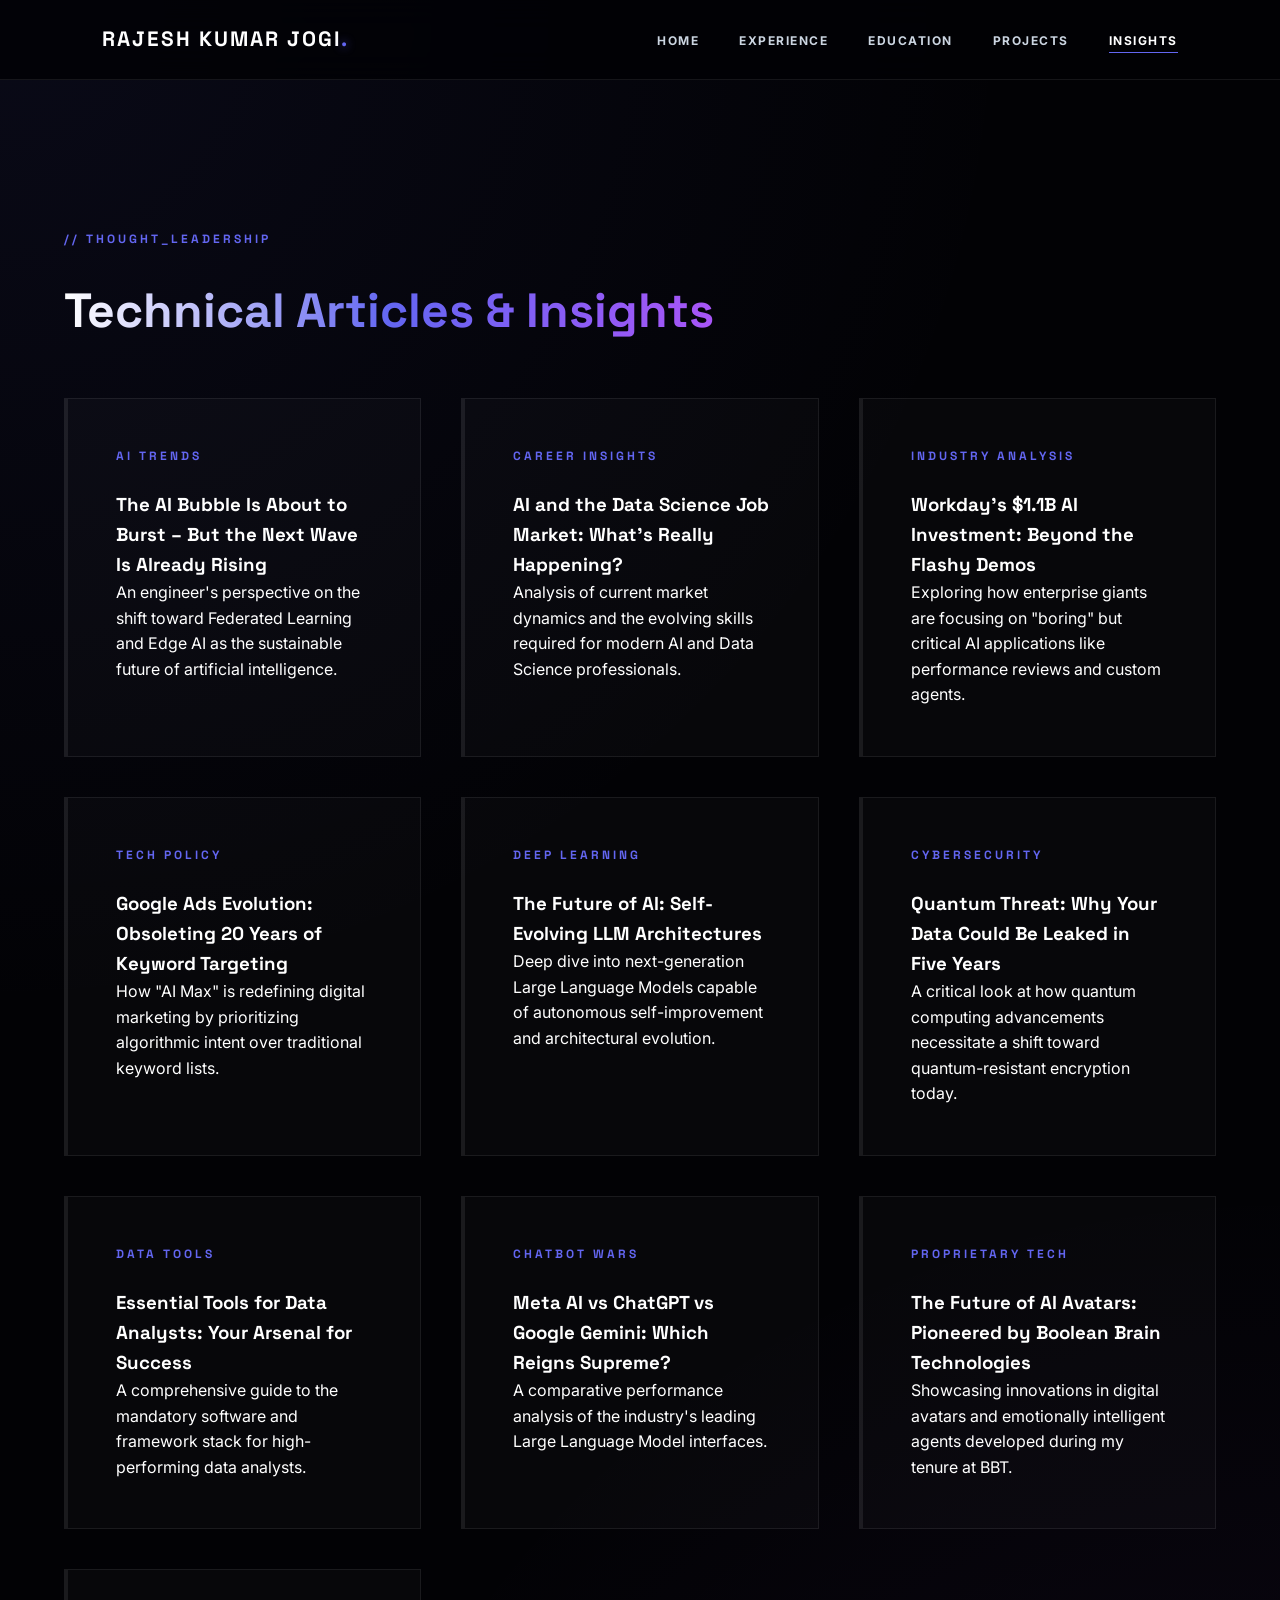
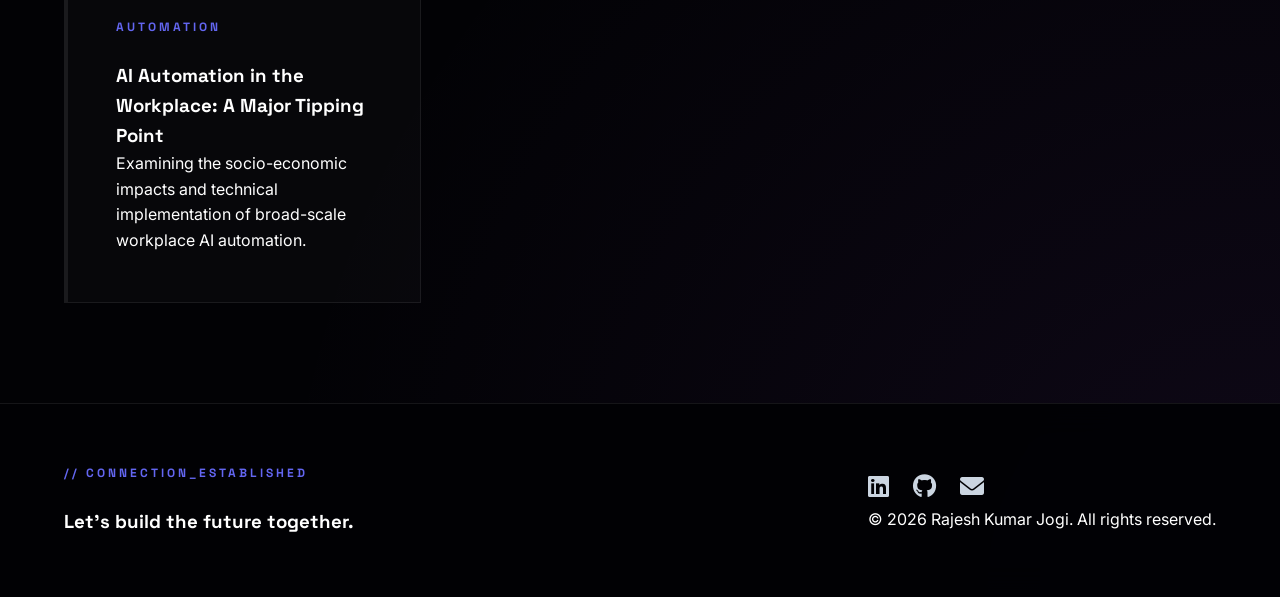
==== commit 744a9575: "mobileview_updated" ====
--- a/blogs.html
+++ b/blogs.html
@@ -2,60 +2,104 @@
 <html lang="en">
 <head>
     <meta charset="UTF-8">
+    <meta name="viewport" content="width=device-width, initial-scale=1.0">
+    <title>Insights | Rajesh Kumar Jogi</title>
     <link rel="stylesheet" href="style.css">
+    <link rel="stylesheet" href="https://cdnjs.cloudflare.com/ajax/libs/font-awesome/6.0.0/css/all.min.css">
     <link href="https://fonts.googleapis.com/css2?family=Inter:wght@400;700&family=Space+Grotesk:wght@500;700&display=swap" rel="stylesheet">
 </head>
-<body>
+<body style="opacity: 0;">
     <nav class="navbar">
-        <a href="index.html" class="logo" style="text-decoration: none; color: inherit;">
+        <a href="index.html" class="logo">
             RAJESH KUMAR JOGI<span class="logo-dot">.</span>
         </a>
-        <ul class="nav-links">
-            <li><a href="index.html">Home</a></li>
-            <li><a href="experience.html">Experience</a></li>
-            <li><a href="study.html">Education</a></li>
-            <li><a href="projects.html">Projects</a></li>
-            <li><a href="blogs.html">Insights</a></li>
+        
+        <div class="mobile-menu-btn" id="mobile-menu-btn">
+            <span class="bar"></span>
+            <span class="bar"></span>
+            <span class="bar"></span>
+        </div>
+
+        <ul class="nav-links" id="nav-links">
+            <li style="--i:1"><a href="index.html">Home</a></li>
+            <li style="--i:2"><a href="experience.html">Experience</a></li>
+            <li style="--i:3"><a href="study.html">Education</a></li>
+            <li style="--i:4"><a href="projects.html">Projects</a></li>
+            <li style="--i:5"><a href="blogs.html" class="active">Insights</a></li>
+            <li class="mobile-socials">
+                <a href="https://github.com/jogi-rajeshkumar" target="_blank"><i class="fab fa-github"></i></a>
+                <a href="https://linkedin.com/in/jogi-rajesh-kumar/" target="_blank"><i class="fab fa-linkedin"></i></a>
+            </li>
         </ul>
     </nav>
+    <div class="menu-overlay" id="menu-overlay"></div>
 
     <section class="container" style="padding-top: 150px;">
-        <span class="tech-tag">THOUGHT_LEADERSHIP</span>
-        <h2 class="gradient-text" style="font-size: 3rem; margin-bottom: 3rem;">Technical Articles</h2>
+        <span class="tech-tag reveal-up">// THOUGHT_LEADERSHIP</span>
+        <h2 class="gradient-text reveal-up" style="font-size: 3rem; margin-bottom: 3rem;">Technical Articles & Insights</h2>
         
         <div class="content-grid">
-            <a href="https://linkedin.com/in/jogi-rajesh-kumar/" target="_blank" class="blog-card">
-                <span class="tech-tag">RESEARCH FOCUS</span>
-                <h3>Federated Learning in Health-Tech</h3>
-                <p>An in-depth exploration of privacy-preserving machine learning techniques used to train robust emotion recognition models directly on decentralized edge devices[cite: 109, 122].</p>
+            <a href="https://www.linkedin.com/pulse/ai-bubble-burst-next-wave-already-rising-rajesh-kumar-jogi-dwgmc/?trackingId=UlYrks3TRIWXe1%2FMyNeb0Q%3D%3D" target="_blank" class="blog-card reveal-up">
+                <span class="tech-tag">AI TRENDS</span>
+                <h3>The AI Bubble Is About to Burst – But the Next Wave Is Already Rising</h3>
+                <p>An engineer's perspective on the shift toward Federated Learning and Edge AI as the sustainable future of artificial intelligence.</p>
             </a>
 
-            <a href="https://linkedin.com/in/jogi-rajesh-kumar/" target="_blank" class="blog-card">
-                <span class="tech-tag">OPTIMIZATION GUIDE</span>
-                <h3>Fine-Tuning YOLOv5 for Edge Intelligence</h3>
-                <p>Technical strategies for model pruning and quantization to achieve high-precision object detection (>90%) on resource-constrained hardware[cite: 86, 151].</p>
+            <a href="https://www.linkedin.com/pulse/ai-data-science-job-market-whats-really-happening-rajesh-kumar-jogi-yerdc/?trackingId=go8CxFcCF1hB4DNqVZQYmQ%3D%3D" target="_blank" class="blog-card reveal-up">
+                <span class="tech-tag">CAREER INSIGHTS</span>
+                <h3>AI and the Data Science Job Market: What’s Really Happening?</h3>
+                <p>Analysis of current market dynamics and the evolving skills required for modern AI and Data Science professionals.</p>
             </a>
 
-            <a href="https://linkedin.com/in/jogi-rajesh-kumar/" target="_blank" class="blog-card">
-                <span class="tech-tag">ENGINEERING INSIGHTS</span>
-                <h3>Scaling Deep Learning for Production</h3>
-                <p>Insights into reducing API response latency and improving system throughput through legacy model modernization and inference pipeline refactoring[cite: 74, 76, 77].</p>
+            <a href="https://www.linkedin.com/posts/jogi-rajesh-kumar_googlediscover-instagram-meta-activity-7374997241750753280-x7nO?utm_source=social_share_send&utm_medium=member_desktop_web&rcm=ACoAAD1jLGsBRKipByaMmE537Z9WLf1YtaZozM0" target="_blank" class="blog-card reveal-up">
+                <span class="tech-tag">INDUSTRY ANALYSIS</span>
+                <h3>Workday’s $1.1B AI Investment: Beyond the Flashy Demos</h3>
+                <p>Exploring how enterprise giants are focusing on "boring" but critical AI applications like performance reviews and custom agents.</p>
             </a>
 
-            <a href="https://jogirajeshkumar.blogspot.com/" target="_blank" class="blog-card">
-                <span class="tech-tag">TECHNICAL EDUCATION</span>
-                <h3>Machine Learning Algorithms: A Comprehensive Cheatsheet</h3>
-                <p>A structured guide to core ML architectures, including CNNs for image segmentation and Transformers for sequence-to-sequence modeling[cite: 29, 30, 295, 296].</p>
+            <a href="https://www.linkedin.com/posts/jogi-rajesh-kumar_aitechnology-softwareengineering-digitalmarketing-activity-7373786617192427520-GQxl?utm_source=social_share_send&utm_medium=member_desktop_web&rcm=ACoAAD1jLGsBRKipByaMmE537Z9WLf1YtaZozM0" target="_blank" class="blog-card reveal-up">
+                <span class="tech-tag">TECH POLICY</span>
+                <h3>Google Ads Evolution: Obsoleting 20 Years of Keyword Targeting</h3>
+                <p>How "AI Max" is redefining digital marketing by prioritizing algorithmic intent over traditional keyword lists.</p>
             </a>
 
-            <a href="https://jogirajeshkumar.blogspot.com/" target="_blank" class="blog-card">
-                <span class="tech-tag">REAL-TIME SYSTEMS</span>
-                <h3>Developing High-Volume Analytics Pipelines</h3>
-                <p>Techniques for processing high-volume data streams using Apache Spark and Flask-based RESTful APIs for immediate decision-making[cite: 14, 48, 160].</p>
+            <a href="https://www.linkedin.com/pulse/future-ai-self-evolving-llm-architectures-rajesh-kumar-jogi-sssqc/?trackingId=TT4PKASpOIdVHt%2BHqi8MCQ%3D%3D" target="_blank" class="blog-card reveal-up">
+                <span class="tech-tag">DEEP LEARNING</span>
+                <h3>The Future of AI: Self-Evolving LLM Architectures</h3>
+                <p>Deep dive into next-generation Large Language Models capable of autonomous self-improvement and architectural evolution.</p>
+            </a>
+
+            <a href="https://www.linkedin.com/pulse/your-data-could-leaked-five-years-heres-why-jogi-rajesh-kumar-yvyrc/?trackingId=Z%2Bem2YdeFEzbwBCVqAqKdQ%3D%3D" target="_blank" class="blog-card reveal-up">
+                <span class="tech-tag">CYBERSECURITY</span>
+                <h3>Quantum Threat: Why Your Data Could Be Leaked in Five Years</h3>
+                <p>A critical look at how quantum computing advancements necessitate a shift toward quantum-resistant encryption today.</p>
+            </a>
+
+            <a href="https://jogirajeshkumar.blogspot.com/2024/06/essential-tools-for-data-analysts-your.html" target="_blank" class="blog-card reveal-up">
+                <span class="tech-tag">DATA TOOLS</span>
+                <h3>Essential Tools for Data Analysts: Your Arsenal for Success</h3>
+                <p>A comprehensive guide to the mandatory software and framework stack for high-performing data analysts.</p>
+            </a>
+
+            <a href="https://jogirajeshkumar.blogspot.com/2024/06/meta-ai-vs-chatgpt-vs-google-gemini.html" target="_blank" class="blog-card reveal-up">
+                <span class="tech-tag">CHATBOT WARS</span>
+                <h3>Meta AI vs ChatGPT vs Google Gemini: Which Reigns Supreme?</h3>
+                <p>A comparative performance analysis of the industry's leading Large Language Model interfaces.</p>
+            </a>
+
+            <a href="https://jogirajeshkumar.blogspot.com/2024/06/the-future-of-ai-avatars-and-chatbots.html" target="_blank" class="blog-card reveal-up">
+                <span class="tech-tag">PROPRIETARY TECH</span>
+                <h3>The Future of AI Avatars: Pioneered by Boolean Brain Technologies</h3>
+                <p>Showcasing innovations in digital avatars and emotionally intelligent agents developed during my tenure at BBT.</p>
+            </a>
+
+            <a href="https://jogirajeshkumar.blogspot.com/2024/06/ai-automation-in-workplace-major.html" target="_blank" class="blog-card reveal-up">
+                <span class="tech-tag">AUTOMATION</span>
+                <h3>AI Automation in the Workplace: A Major Tipping Point</h3>
+                <p>Examining the socio-economic impacts and technical implementation of broad-scale workplace AI automation.</p>
             </a>
         </div>
     </section>
-
 
     <footer class="footer">
         <div class="container footer-content">
@@ -69,12 +113,51 @@
                     <a href="https://github.com/jogi-rajeshkumar" target="_blank"><i class="fab fa-github"></i></a>
                     <a href="mailto:rajeshkumarjogi.2098@gmail.com"><i class="fas fa-envelope"></i></a>
                 </div>
-                <p>© 2026 Rajesh Kumar Jogi[cite: 421]. All rights reserved.</p>
+                <p>© 2026 Rajesh Kumar Jogi. All rights reserved.</p>
             </div>
         </div>
     </footer>
 
     <script>
+        // 1. Unified Mobile Menu Logic
+        const menuBtn = document.getElementById('mobile-menu-btn');
+        const navLinks = document.getElementById('nav-links');
+        const overlay = document.getElementById('menu-overlay');
+
+        function toggleMenu() {
+            menuBtn.classList.toggle('active');
+            navLinks.classList.toggle('active');
+            overlay.classList.toggle('active');
+            document.body.style.overflow = navLinks.classList.contains('active') ? 'hidden' : 'auto';
+        }
+
+        menuBtn.addEventListener('click', toggleMenu);
+        overlay.addEventListener('click', toggleMenu);
+
+        document.querySelectorAll('.nav-links a').forEach(link => {
+            link.addEventListener('click', () => {
+                if (navLinks.classList.contains('active')) toggleMenu();
+            });
+        });
+
+        // 2. Page Fade-In
+        window.onload = () => {
+            document.body.style.transition = "opacity 1.2s ease";
+            document.body.style.opacity = 1;
+        };
+
+        // 3. Scroll Reveal Observer
+        const observer = new IntersectionObserver((entries) => {
+            entries.forEach(entry => {
+                if (entry.isIntersecting) {
+                    entry.target.classList.add('active');
+                }
+            });
+        }, { threshold: 0.1 });
+
+        document.querySelectorAll('.reveal-up, .blog-card').forEach(el => observer.observe(el));
+        
+        // 4. Interactive Card Glow
         document.querySelectorAll('.blog-card').forEach(card => {
             card.addEventListener('mousemove', (e) => {
                 const rect = card.getBoundingClientRect();
--- a/style.css
+++ b/style.css
@@ -18,7 +18,7 @@
     margin: 0;
     padding: 0;
     box-sizing: border-box;
-    cursor: default; /* Set default cursor for non-interactive elements */
+    cursor: default; /* Non-interactive default */
 }
 
 html {
@@ -32,14 +32,14 @@
     font-family: 'Inter', sans-serif;
     line-height: 1.6;
     overflow-x: hidden;
-    padding-top: var(--nav-height); 
+    padding-top: var(--nav-height); /* Prevents content overlap [cite: 442] */
     background-image: 
         radial-gradient(circle at 0% 0%, rgba(99, 102, 241, 0.08) 0%, transparent 40%),
         radial-gradient(circle at 100% 100%, rgba(168, 85, 247, 0.08) 0%, transparent 40%);
 }
 
-/* Set pointers for interactive elements */
-a, button, .project-card, .btn-unique, .btn-outline, .skill-pill {
+/* Interactive elements pointer */
+a, button, .project-card, .blog-card, .edu-card, .btn-unique, .btn-outline, .skill-pill {
     cursor: pointer;
 }
 
@@ -50,9 +50,8 @@
     margin: 0 auto;
 }
 
-section {
-    padding: 80px 0;
-    width: 100%;
+main {
+    min-height: calc(100vh - var(--nav-height) - 100px);
 }
 
 /* --- Professional Navigation --- */
@@ -78,6 +77,8 @@
     font-size: 1.3rem;
     letter-spacing: 2px;
     text-transform: uppercase;
+    text-decoration: none;
+    color: var(--text-primary);
 }
 
 .logo-dot {
@@ -121,7 +122,7 @@
     color: var(--text-primary);
 }
 
-/* --- Professional Typography --- */
+/* --- Typography --- */
 h1, h2, h3, h4 {
     font-family: 'Space Grotesk', sans-serif;
     font-weight: 700;
@@ -130,7 +131,6 @@
 
 .gradient-text {
     background: linear-gradient(to right, #ffffff, var(--accent), #a855f7);
-    background-clip: text;
     -webkit-background-clip: text;
     -webkit-text-fill-color: transparent;
     display: inline-block;
@@ -159,7 +159,7 @@
     margin-bottom: 3rem;
 }
 
-/* --- Unique Button System --- */
+/* --- Interactive Button System --- */
 .hero-btns {
     display: flex;
     gap: 1.5rem;
@@ -204,13 +204,13 @@
     background: rgba(99, 102, 241, 0.1);
 }
 
-/* --- Grid & Card Architecture --- */
+/* --- Uniform Grid & Card Architecture --- */
 .gallery-grid, .content-grid {
     display: grid;
     grid-template-columns: repeat(auto-fit, minmax(320px, 1fr));
     gap: 2.5rem;
     width: 100%;
-    align-items: stretch;
+    align-items: stretch; /* Fix: Ensures uniform card height */
 }
 
 .project-card, .blog-card, .edu-card {
@@ -391,7 +391,7 @@
     transform: translateY(-3px);
 }
 
-/* --- Typing Cursor Effect --- */
+/* --- Effects --- */
 #typing-text::after {
     content: '|';
     animation: blink 0.8s infinite;
@@ -404,7 +404,7 @@
     50% { opacity: 0; }
 }
 
-/* --- Responsive Alignment Fixes --- */
+/* --- Responsive Perfection --- */
 @media (max-width: 768px) {
     .nav-links { display: none; }
     .navbar { padding: 0 5%; }
@@ -417,4 +417,138 @@
     .timeline-container { margin-left: 10px; padding-left: 30px; }
     .footer-content { flex-direction: column; text-align: center; }
     .footer-links { justify-content: center; }
+    
+    .skill-group { flex: 1 1 100%; }
+}
+
+/* --- Desktop Hidden Toggle --- */
+.mobile-menu-btn {
+    display: none;
+    flex-direction: column;
+    justify-content: space-between;
+    width: 30px;
+    height: 21px;
+    cursor: pointer;
+    z-index: 2100;
+}
+
+.mobile-menu-btn span {
+    display: block;
+    height: 3px;
+    width: 100%;
+    background-color: var(--text-primary);
+    border-radius: 10px;
+    transition: 0.3s;
+}
+
+/* --- Mobile Logic --- */
+@media (max-width: 768px) {
+    .mobile-menu-btn { display: flex; }
+
+    .nav-links {
+        position: fixed;
+        top: 0;
+        right: -100%; /* Hidden by default */
+        width: 100%;
+        height: 100vh;
+        background: rgba(2, 2, 5, 0.98);
+        backdrop-filter: blur(20px);
+        display: flex; /* Ensure it is flex */
+        flex-direction: column;
+        justify-content: center;
+        align-items: center;
+        transition: 0.5s cubic-bezier(0.16, 1, 0.3, 1);
+        z-index: 2000;
+    }
+
+    /* This class is added by JS when you click the menu */
+    .nav-links.active {
+        right: 0; 
+    }
+
+    .nav-links li { margin: 1.5rem 0; }
+    
+    /* Hamburger to X Animation */
+    .mobile-menu-btn.active span:nth-child(1) { transform: translateY(9px) rotate(45deg); }
+    .mobile-menu-btn.active span:nth-child(2) { opacity: 0; }
+    .mobile-menu-btn.active span:nth-child(3) { transform: translateY(-9px) rotate(-45deg); }
+}
+
+/* --- Desktop Hidden Elements --- */
+.menu-overlay {
+    position: fixed;
+    top: 0;
+    left: 0;
+    width: 100%;
+    height: 100%;
+    background: rgba(0, 0, 0, 0.6);
+    backdrop-filter: blur(4px);
+    opacity: 0;
+    visibility: hidden;
+    transition: 0.4s ease;
+    z-index: 1999;
+}
+
+.mobile-socials {
+    display: none;
+    gap: 20px;
+    margin-top: 30px;
+}
+
+/* --- Mobile Logic (max-width: 768px) --- */
+@media (max-width: 768px) {
+    .mobile-menu-btn {
+        display: flex;
+        z-index: 2005;
+    }
+
+    .nav-links {
+        position: fixed;
+        top: 0;
+        right: -100%; /* Hidden off-screen */
+        width: 75%; /* Slide-in panel width */
+        max-width: 320px;
+        height: 100vh;
+        background: rgba(10, 10, 15, 0.95);
+        backdrop-filter: blur(25px);
+        border-left: 1px solid var(--border-color);
+        flex-direction: column;
+        justify-content: center;
+        align-items: flex-start;
+        padding: 40px;
+        transition: 0.6s cubic-bezier(0.85, 0, 0.15, 1);
+        z-index: 2001;
+    }
+
+    /* Staggered Link Entry Animation */
+    .nav-links li {
+        opacity: 0;
+        transform: translateX(50px);
+        transition: 0.4s ease;
+        transition-delay: calc(0.1s * var(--i));
+        margin: 15px 0;
+    }
+
+    .nav-links.active {
+        right: 0;
+    }
+
+    .nav-links.active li {
+        opacity: 1;
+        transform: translateX(0);
+    }
+
+    .menu-overlay.active {
+        opacity: 1;
+        visibility: visible;
+    }
+
+    .mobile-socials {
+        display: flex;
+    }
+
+    /* Hamburger to X Animation */
+    .mobile-menu-btn.active .bar:nth-child(1) { transform: translateY(8px) rotate(45deg); background: var(--accent); }
+    .mobile-menu-btn.active .bar:nth-child(2) { opacity: 0; transform: translateX(-20px); }
+    .mobile-menu-btn.active .bar:nth-child(3) { transform: translateY(-8px) rotate(-45deg); background: var(--accent); }
 }
